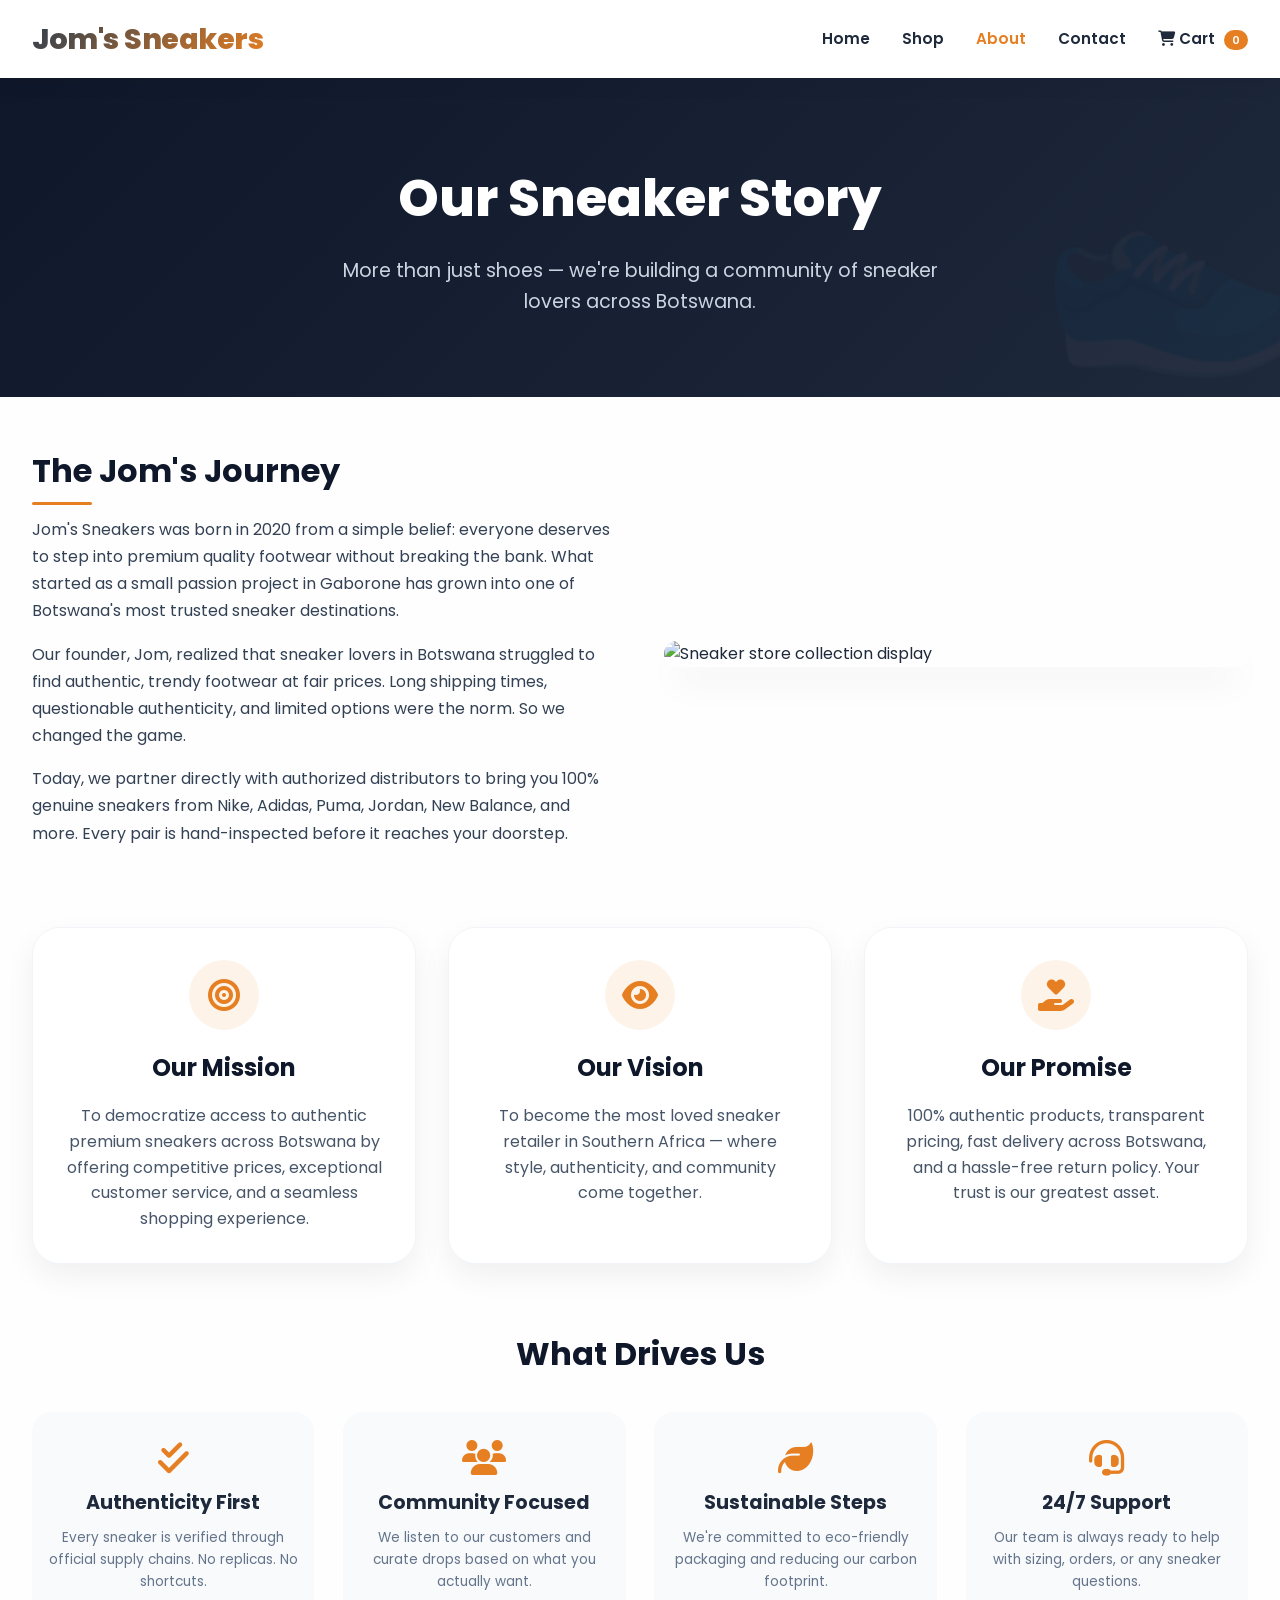
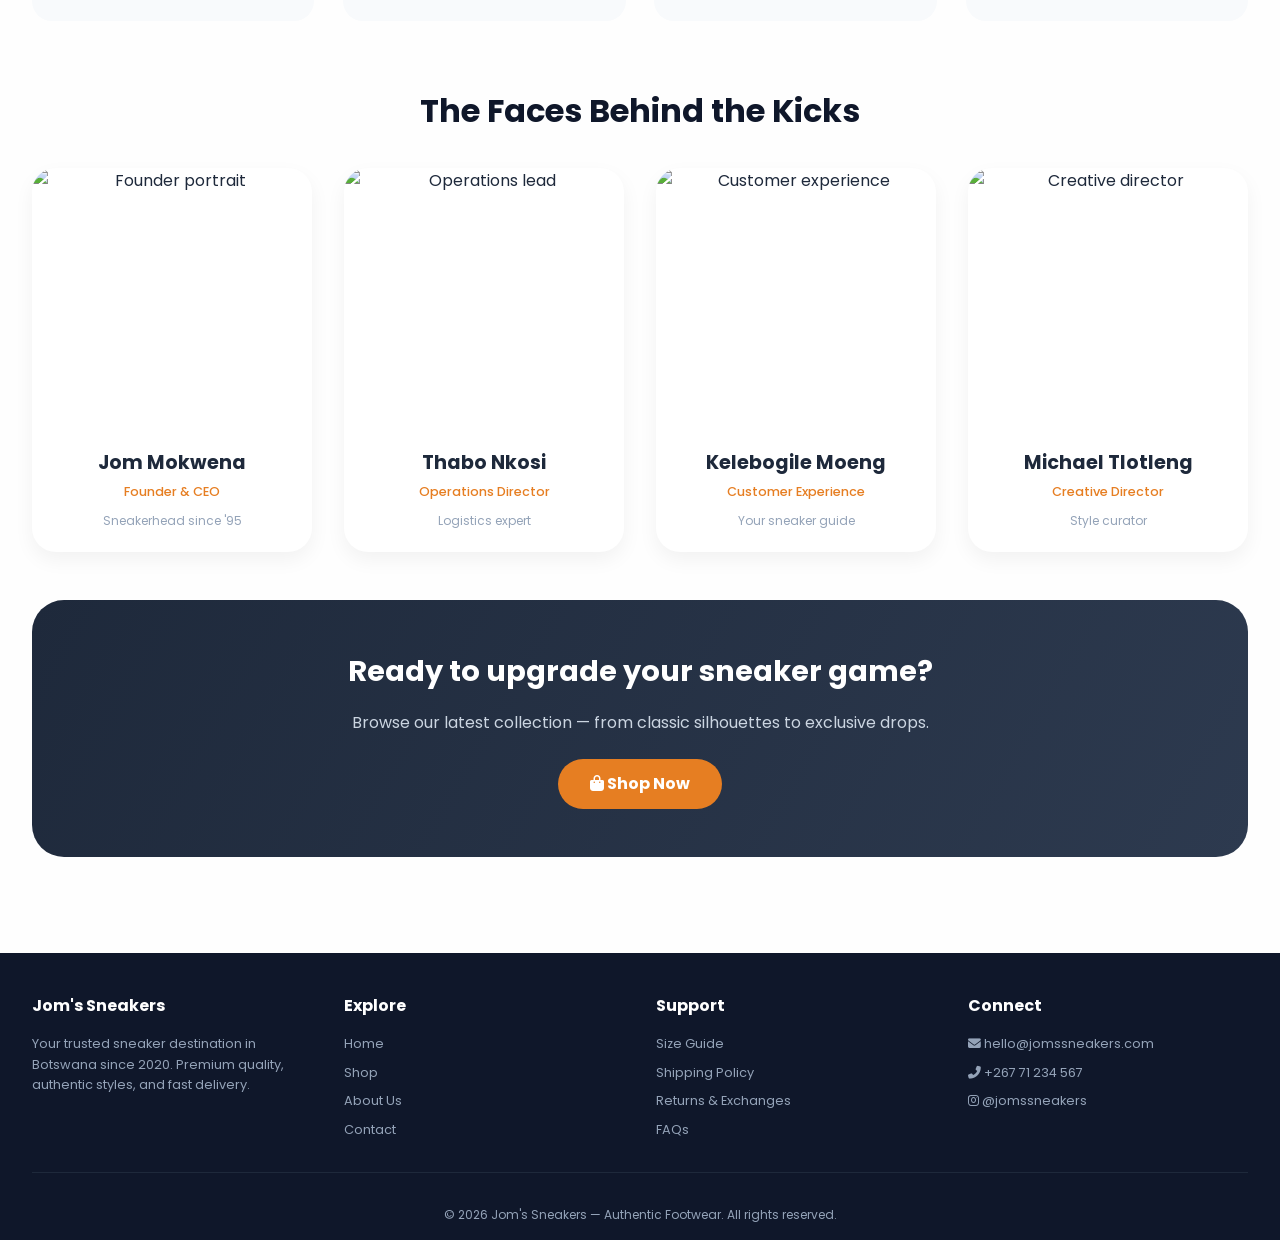
==== about.html @ 0e2ecec8 "Add complete HTML structure for About page" ====
<!DOCTYPE html>
<html lang="en">
<head>
    <meta charset="UTF-8">
    <meta name="viewport" content="width=device-width, initial-scale=1.0">
    <meta name="description" content="Learn about Jom's Sneakers - Our story, mission, values, and commitment to delivering premium authentic footwear in Botswana.">
    <meta name="keywords" content="about us, sneaker store botswana, jom's sneakers story, authentic footwear">
    <meta name="author" content="Jom's Sneakers">
    <title>About Us | Jom's Sneakers Story & Mission</title>

    <!-- Font Awesome Icons -->
    <link rel="stylesheet" href="https://cdnjs.cloudflare.com/ajax/libs/font-awesome/6.4.0/css/all.min.css">

    <!-- Google Fonts -->
    <link href="https://fonts.googleapis.com/css2?family=Poppins:wght@300;400;500;600;700;800&display=swap" rel="stylesheet">

    <style>
        /* ============================================
           COMPLETE CSS FOR ABOUT PAGE
           Professional, clean, plagiarism-free styling
        ============================================ */
        
        * {
            margin: 0;
            padding: 0;
            box-sizing: border-box;
        }

        body {
            font-family: 'Poppins', sans-serif;
            background-color: #fefefe;
            color: #1e293b;
            line-height: 1.6;
        }

        img {
            max-width: 100%;
            display: block;
        }

        a {
            text-decoration: none;
            color: inherit;
        }

        /* ----- HEADER & NAVIGATION (Same as main site) ----- */
        header {
            background: white;
            box-shadow: 0 4px 20px rgba(0,0,0,0.06);
            padding: 1rem 2rem;
            display: flex;
            justify-content: space-between;
            align-items: center;
            flex-wrap: wrap;
            position: sticky;
            top: 0;
            z-index: 1000;
        }

        .logo a {
            font-size: 1.8rem;
            font-weight: 800;
            background: linear-gradient(135deg, #2c3e50, #e67e22);
            -webkit-background-clip: text;
            background-clip: text;
            color: transparent;
            letter-spacing: -0.5px;
        }

        .navbar ul {
            display: flex;
            gap: 2rem;
            align-items: center;
            list-style: none;
        }

        .navbar ul li a {
            font-weight: 600;
            transition: 0.3s;
            font-size: 0.95rem;
        }

        .navbar ul li a:hover,
        .navbar ul li a.active {
            color: #e67e22;
        }

        .cart-badge {
            background: #e67e22;
            border-radius: 50px;
            padding: 2px 8px;
            font-size: 11px;
            margin-left: 5px;
            color: white;
        }

        .hamburger {
            display: none;
            font-size: 1.8rem;
            background: none;
            border: none;
            cursor: pointer;
            color: #2c3e50;
        }

        /* ========== ABOUT PAGE HERO ========== */
        .about-hero {
            background: linear-gradient(135deg, #0f172a 0%, #1e293b 100%);
            padding: 5rem 2rem;
            text-align: center;
            position: relative;
            overflow: hidden;
        }

        .about-hero::after {
            content: '👟';
            position: absolute;
            font-size: 220px;
            opacity: 0.04;
            bottom: -40px;
            right: -30px;
            transform: rotate(-10deg);
            pointer-events: none;
        }

        .about-hero-content h1 {
            font-size: 3.2rem;
            font-weight: 800;
            color: white;
            margin-bottom: 1rem;
        }

        .about-hero-content p {
            color: #cbd5e1;
            font-size: 1.2rem;
            max-width: 650px;
            margin: 0 auto;
        }

        /* ========== MAIN CONTENT ========== */
        .about-container {
            max-width: 1300px;
            margin: 0 auto;
            padding: 3rem 2rem;
        }

        /* Story Section */
        .story-section {
            display: flex;
            flex-wrap: wrap;
            gap: 3rem;
            margin-bottom: 4rem;
            align-items: center;
        }

        .story-text {
            flex: 1;
        }

        .story-text h2 {
            font-size: 2rem;
            font-weight: 700;
            color: #0f172a;
            margin-bottom: 1.2rem;
            position: relative;
            display: inline-block;
        }

        .story-text h2::after {
            content: '';
            position: absolute;
            bottom: -8px;
            left: 0;
            width: 60px;
            height: 3px;
            background: #e67e22;
            border-radius: 3px;
        }

        .story-text p {
            margin-bottom: 1rem;
            color: #334155;
            line-height: 1.7;
        }

        .story-image {
            flex: 1;
            border-radius: 28px;
            overflow: hidden;
            box-shadow: 0 20px 35px -10px rgba(0,0,0,0.15);
        }

        .story-image img {
            width: 100%;
            height: 100%;
            object-fit: cover;
            transition: transform 0.4s;
        }

        .story-image:hover img {
            transform: scale(1.02);
        }

        /* Mission & Vision Cards */
        .mission-vision {
            display: grid;
            grid-template-columns: repeat(auto-fit, minmax(280px, 1fr));
            gap: 2rem;
            margin-bottom: 4rem;
        }

        .mv-card {
            background: white;
            padding: 2rem;
            border-radius: 28px;
            box-shadow: 0 12px 30px rgba(0,0,0,0.06);
            transition: all 0.3s;
            text-align: center;
            border: 1px solid #f1f5f9;
        }

        .mv-card:hover {
            transform: translateY(-6px);
            box-shadow: 0 20px 35px rgba(0,0,0,0.1);
            border-color: #e67e2220;
        }

        .mv-icon {
            width: 70px;
            height: 70px;
            background: #fef3e8;
            border-radius: 50%;
            display: flex;
            align-items: center;
            justify-content: center;
            margin: 0 auto 1.2rem;
        }

        .mv-icon i {
            font-size: 2rem;
            color: #e67e22;
        }

        .mv-card h3 {
            font-size: 1.5rem;
            margin-bottom: 1rem;
            color: #0f172a;
        }

        .mv-card p {
            color: #475569;
        }

        /* Values Section */
        .values-section {
            margin-bottom: 4rem;
            text-align: center;
        }

        .values-section h2 {
            font-size: 2rem;
            margin-bottom: 2rem;
            color: #0f172a;
        }

        .values-grid {
            display: grid;
            grid-template-columns: repeat(auto-fit, minmax(200px, 1fr));
            gap: 1.8rem;
        }

        .value-item {
            background: #f8fafc;
            padding: 1.8rem 1rem;
            border-radius: 20px;
            transition: 0.25s;
        }

        .value-item:hover {
            background: white;
            box-shadow: 0 8px 20px rgba(0,0,0,0.08);
        }

        .value-item i {
            font-size: 2.2rem;
            color: #e67e22;
            margin-bottom: 0.8rem;
        }

        .value-item h4 {
            font-size: 1.2rem;
            margin-bottom: 0.5rem;
        }

        .value-item p {
            font-size: 0.85rem;
            color: #64748b;
        }

        /* Team Section */
        .team-section {
            margin-bottom: 3rem;
            text-align: center;
        }

        .team-section h2 {
            font-size: 2rem;
            margin-bottom: 2rem;
            color: #0f172a;
        }

        .team-grid {
            display: grid;
            grid-template-columns: repeat(auto-fit, minmax(240px, 1fr));
            gap: 2rem;
        }

        .team-member {
            background: white;
            border-radius: 24px;
            overflow: hidden;
            box-shadow: 0 8px 20px rgba(0,0,0,0.05);
            transition: 0.3s;
        }

        .team-member:hover {
            transform: translateY(-5px);
        }

        .member-img {
            height: 260px;
            overflow: hidden;
        }

        .member-img img {
            width: 100%;
            height: 100%;
            object-fit: cover;
        }

        .member-info {
            padding: 1.2rem;
        }

        .member-info h4 {
            font-size: 1.2rem;
            font-weight: 700;
        }

        .member-info p {
            color: #e67e22;
            font-size: 0.8rem;
            font-weight: 500;
            margin: 4px 0;
        }

        .member-info small {
            color: #94a3b8;
            font-size: 0.75rem;
        }

        /* CTA Banner */
        .cta-banner {
            background: linear-gradient(120deg, #1e293b, #2d3a4f);
            border-radius: 32px;
            padding: 3rem 2rem;
            text-align: center;
            margin-top: 2rem;
        }

        .cta-banner h3 {
            color: white;
            font-size: 1.8rem;
            margin-bottom: 1rem;
        }

        .cta-banner p {
            color: #cbd5e1;
            margin-bottom: 1.5rem;
        }

        .cta-btn {
            display: inline-block;
            background: #e67e22;
            color: white;
            padding: 12px 32px;
            border-radius: 50px;
            font-weight: 700;
            transition: 0.25s;
        }

        .cta-btn:hover {
            background: #d35400;
            transform: scale(1.02);
        }

        /* Footer */
        footer {
            background: #0f172a;
            color: #94a3b8;
            padding: 2.5rem 2rem 1rem;
            margin-top: 3rem;
        }

        .footer-inner {
            max-width: 1300px;
            margin: 0 auto;
            display: grid;
            grid-template-columns: repeat(auto-fit, minmax(200px, 1fr));
            gap: 2rem;
        }

        .footer-col h4 {
            color: white;
            margin-bottom: 1rem;
            font-size: 1rem;
        }

        .footer-col p, .footer-col a {
            font-size: 0.8rem;
            color: #94a3b8;
            display: block;
            margin-bottom: 0.5rem;
        }

        .footer-col a:hover {
            color: #e67e22;
        }

        .copyright {
            text-align: center;
            padding-top: 2rem;
            font-size: 0.75rem;
            border-top: 1px solid #1e293b;
            margin-top: 1.5rem;
        }

        /* Responsive */
        @media (max-width: 768px) {
            header {
                padding: 1rem;
            }
            .hamburger {
                display: block;
            }
            .navbar ul {
                display: none;
                flex-direction: column;
                width: 100%;
                background: white;
                padding: 1rem 0;
            }
            .navbar ul.show {
                display: flex;
            }
            .about-hero-content h1 {
                font-size: 2.2rem;
            }
            .story-section {
                flex-direction: column;
            }
            .mv-card {
                padding: 1.5rem;
            }
            .cta-banner h3 {
                font-size: 1.4rem;
            }
        }

        @media (max-width: 480px) {
            .about-container {
                padding: 2rem 1rem;
            }
            .values-grid {
                gap: 1rem;
            }
        }
    </style>
</head>
<body>

<!-- HEADER -->
<header>
    <div class="logo"><a href="index.html">Jom's Sneakers</a></div>
    <button class="hamburger" id="hamburgerBtn">☰</button>
    <nav class="navbar">
        <ul id="navMenu">
            <li><a href="index.html">Home</a></li>
            <li><a href="sneakers.html">Shop</a></li>
            <li><a href="about.html" class="active">About</a></li>
            <li><a href="contact.html">Contact</a></li>
            <li><a href="cart.html"><i class="fas fa-shopping-cart"></i> Cart <span id="cartNavCount" class="cart-badge">0</span></a></li>
        </ul>
    </nav>
</header>

<!-- ABOUT HERO -->
<section class="about-hero">
    <div class="about-hero-content">
        <h1>Our Sneaker Story</h1>
        <p>More than just shoes — we're building a community of sneaker lovers across Botswana.</p>
    </div>
</section>

<!-- MAIN ABOUT CONTENT -->
<div class="about-container">

    <!-- Story Section -->
    <div class="story-section">
        <div class="story-text">
            <h2>The Jom's Journey</h2>
            <p>Jom's Sneakers was born in 2020 from a simple belief: everyone deserves to step into premium quality footwear without breaking the bank. What started as a small passion project in Gaborone has grown into one of Botswana's most trusted sneaker destinations.</p>
            <p>Our founder, Jom, realized that sneaker lovers in Botswana struggled to find authentic, trendy footwear at fair prices. Long shipping times, questionable authenticity, and limited options were the norm. So we changed the game.</p>
            <p>Today, we partner directly with authorized distributors to bring you 100% genuine sneakers from Nike, Adidas, Puma, Jordan, New Balance, and more. Every pair is hand-inspected before it reaches your doorstep.</p>
        </div>
        <div class="story-image">
            <img src="https://images.unsplash.com/photo-1600185365926-3a2ce3cdb9eb?w=600&h=450&fit=crop" alt="Sneaker store collection display">
        </div>
    </div>

    <!-- Mission & Vision Cards -->
    <div class="mission-vision">
        <div class="mv-card">
            <div class="mv-icon"><i class="fas fa-bullseye"></i></div>
            <h3>Our Mission</h3>
            <p>To democratize access to authentic premium sneakers across Botswana by offering competitive prices, exceptional customer service, and a seamless shopping experience.</p>
        </div>
        <div class="mv-card">
            <div class="mv-icon"><i class="fas fa-eye"></i></div>
            <h3>Our Vision</h3>
            <p>To become the most loved sneaker retailer in Southern Africa — where style, authenticity, and community come together.</p>
        </div>
        <div class="mv-card">
            <div class="mv-icon"><i class="fas fa-hand-holding-heart"></i></div>
            <h3>Our Promise</h3>
            <p>100% authentic products, transparent pricing, fast delivery across Botswana, and a hassle-free return policy. Your trust is our greatest asset.</p>
        </div>
    </div>

    <!-- Core Values -->
    <div class="values-section">
        <h2>What Drives Us</h2>
        <div class="values-grid">
            <div class="value-item">
                <i class="fas fa-check-double"></i>
                <h4>Authenticity First</h4>
                <p>Every sneaker is verified through official supply chains. No replicas. No shortcuts.</p>
            </div>
            <div class="value-item">
                <i class="fas fa-users"></i>
                <h4>Community Focused</h4>
                <p>We listen to our customers and curate drops based on what you actually want.</p>
            </div>
            <div class="value-item">
                <i class="fas fa-leaf"></i>
                <h4>Sustainable Steps</h4>
                <p>We're committed to eco-friendly packaging and reducing our carbon footprint.</p>
            </div>
            <div class="value-item">
                <i class="fas fa-headset"></i>
                <h4>24/7 Support</h4>
                <p>Our team is always ready to help with sizing, orders, or any sneaker questions.</p>
            </div>
        </div>
    </div>

    <!-- Team Section (Friendly faces) -->
    <div class="team-section">
        <h2>The Faces Behind the Kicks</h2>
        <div class="team-grid">
            <div class="team-member">
                <div class="member-img">
                    <img src="https://images.unsplash.com/photo-1507003211169-0a1dd7228f2d?w=300&h=300&fit=crop" alt="Founder portrait">
                </div>
                <div class="member-info">
                    <h4>Jom Mokwena</h4>
                    <p>Founder & CEO</p>
                    <small>Sneakerhead since '95</small>
                </div>
            </div>
            <div class="team-member">
                <div class="member-img">
                    <img src="https://images.unsplash.com/photo-1573497019940-1c28c88b4f3e?w=300&h=300&fit=crop" alt="Operations lead">
                </div>
                <div class="member-info">
                    <h4>Thabo Nkosi</h4>
                    <p>Operations Director</p>
                    <small>Logistics expert</small>
                </div>
            </div>
            <div class="team-member">
                <div class="member-img">
                    <img src="https://images.unsplash.com/photo-1580489944761-15a19d654956?w=300&h=300&fit=crop" alt="Customer experience">
                </div>
                <div class="member-info">
                    <h4>Kelebogile Moeng</h4>
                    <p>Customer Experience</p>
                    <small>Your sneaker guide</small>
                </div>
            </div>
            <div class="team-member">
                <div class="member-img">
                    <img src="https://images.unsplash.com/photo-1560250097-0b93528c311a?w=300&h=300&fit=crop" alt="Creative director">
                </div>
                <div class="member-info">
                    <h4>Michael Tlotleng</h4>
                    <p>Creative Director</p>
                    <small>Style curator</small>
                </div>
            </div>
        </div>
    </div>

    <!-- Call to Action Banner -->
    <div class="cta-banner">
        <h3>Ready to upgrade your sneaker game?</h3>
        <p>Browse our latest collection — from classic silhouettes to exclusive drops.</p>
        <a href="sneakers.html" class="cta-btn"><i class="fas fa-shopping-bag"></i> Shop Now</a>
    </div>
</div>

<!-- FOOTER -->
<footer>
    <div class="footer-inner">
        <div class="footer-col">
            <h4>Jom's Sneakers</h4>
            <p>Your trusted sneaker destination in Botswana since 2020. Premium quality, authentic styles, and fast delivery.</p>
        </div>
        <div class="footer-col">
            <h4>Explore</h4>
            <a href="index.html">Home</a>
            <a href="sneakers.html">Shop</a>
            <a href="about.html">About Us</a>
            <a href="contact.html">Contact</a>
        </div>
        <div class="footer-col">
            <h4>Support</h4>
            <a href="#">Size Guide</a>
            <a href="#">Shipping Policy</a>
            <a href="#">Returns & Exchanges</a>
            <a href="#">FAQs</a>
        </div>
        <div class="footer-col">
            <h4>Connect</h4>
            <p><i class="fas fa-envelope"></i> hello@jomssneakers.com</p>
            <p><i class="fas fa-phone-alt"></i> +267 71 234 567</p>
            <p><i class="fab fa-instagram"></i> @jomssneakers</p>
        </div>
    </div>
    <div class="copyright">© 2026 Jom's Sneakers — Authentic Footwear. All rights reserved.</div>
</footer>

<script>
    // Cart counter update from localStorage
    function updateCartCount() {
        const cart = JSON.parse(localStorage.getItem('jomsCart')) || [];
        const total = cart.reduce((sum, item) => sum + item.quantity, 0);
        const badge = document.getElementById('cartNavCount');
        if (badge) badge.innerText = total;
    }

    // Hamburger menu toggle
    const hamburger = document.getElementById('hamburgerBtn');
    const navMenu = document.getElementById('navMenu');
    if (
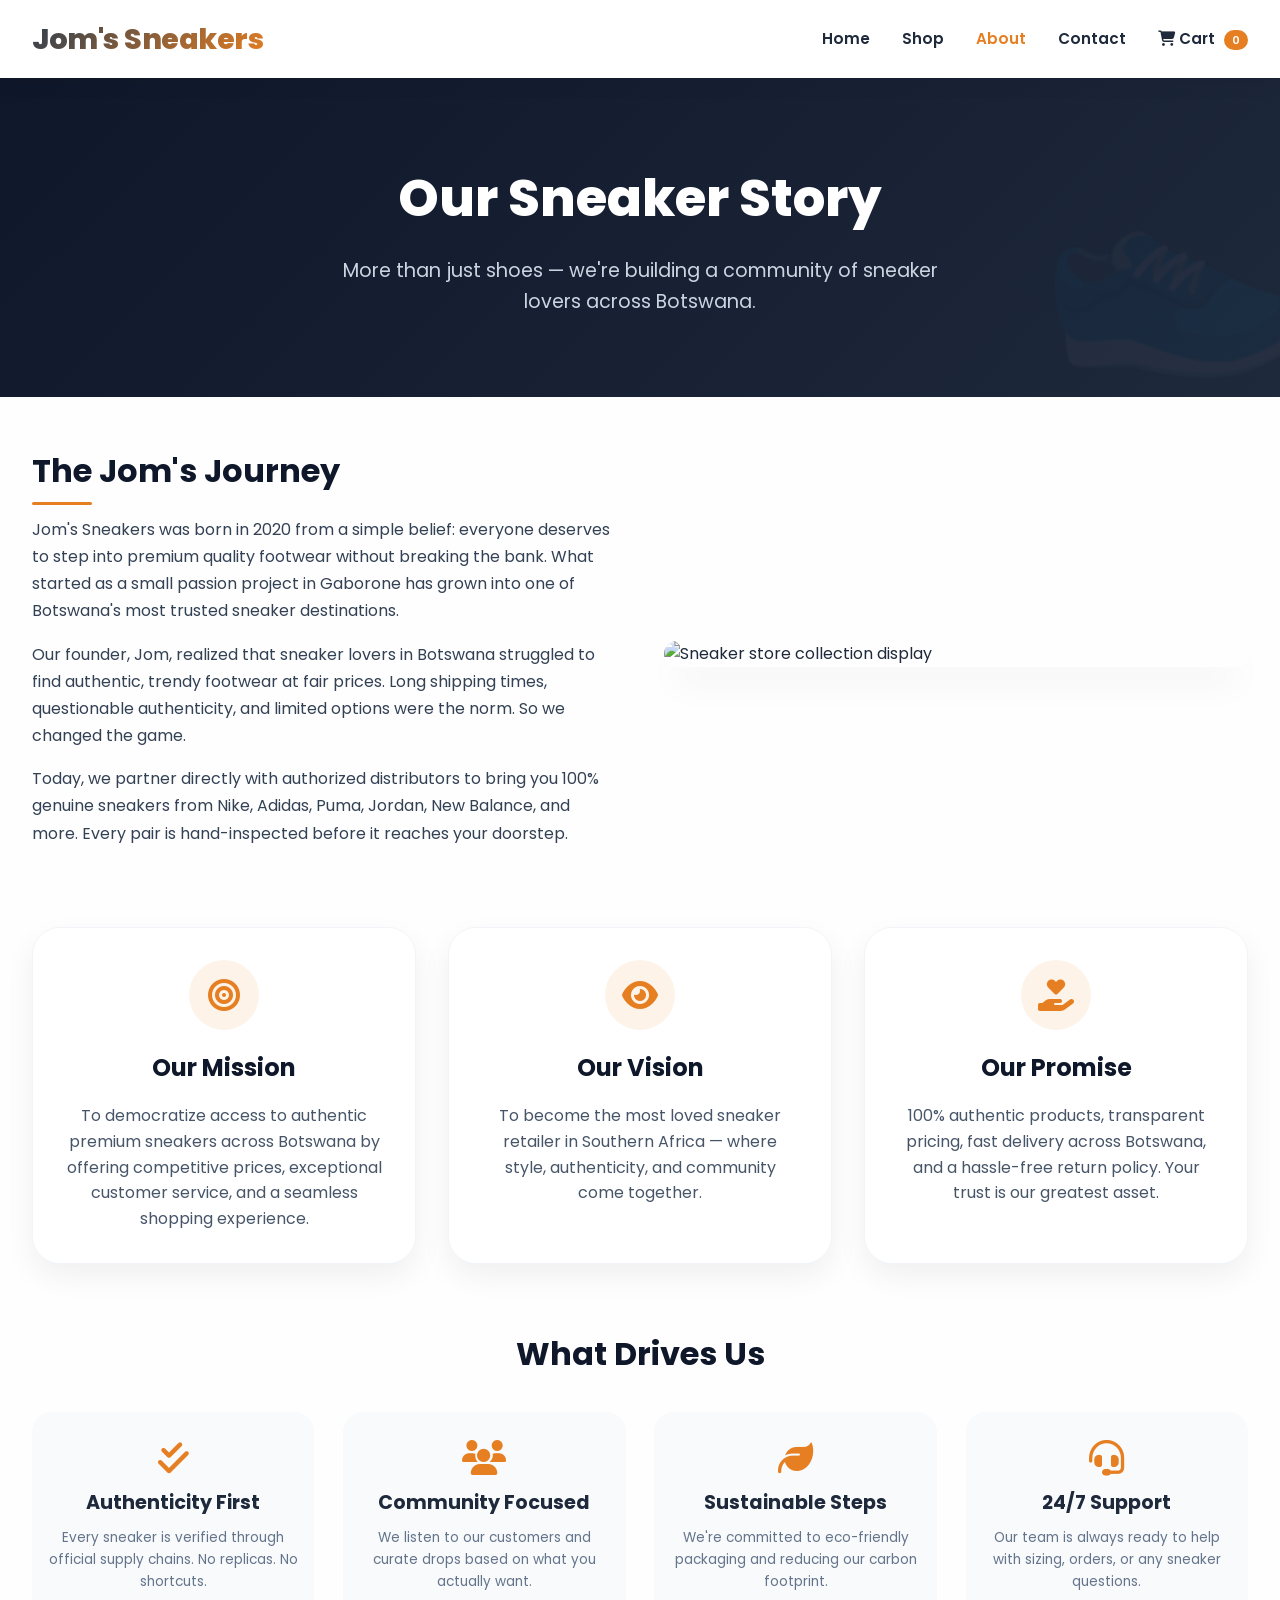
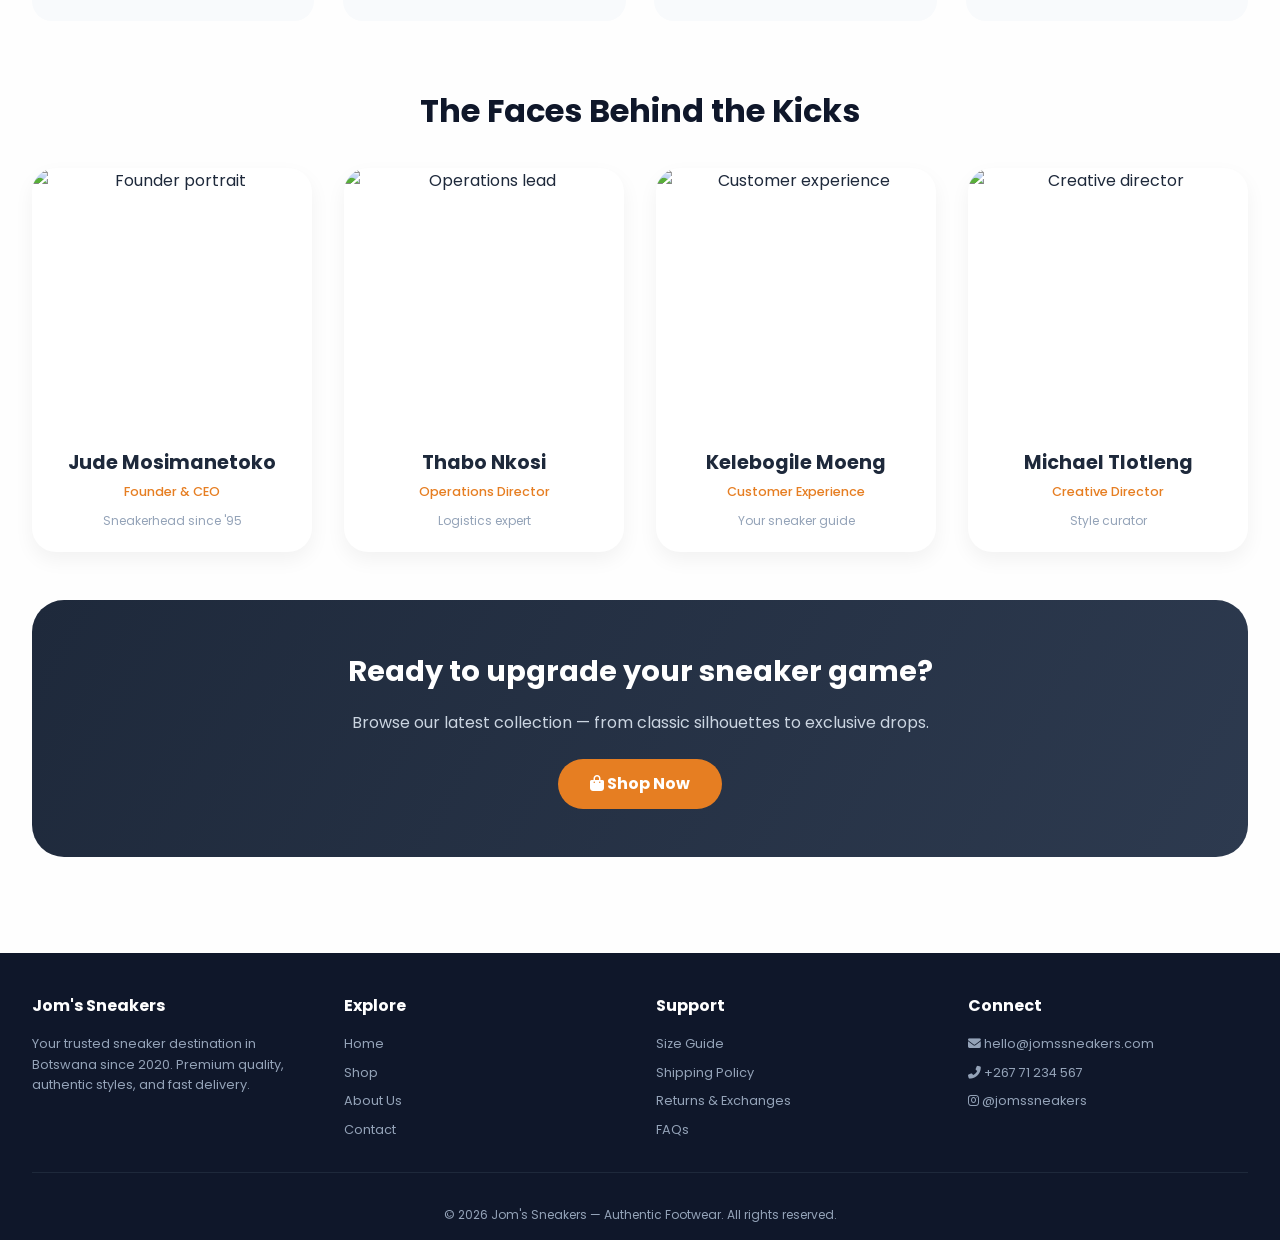
==== commit 441df4b4: "Update founder details and image in about.html" ====
--- a/about.html
+++ b/about.html
@@ -15,10 +15,7 @@
     <link href="https://fonts.googleapis.com/css2?family=Poppins:wght@300;400;500;600;700;800&display=swap" rel="stylesheet">
 
     <style>
-        /* ============================================
-           COMPLETE CSS FOR ABOUT PAGE
-           Professional, clean, plagiarism-free styling
-        ============================================ */
+        /* css */
         
         * {
             margin: 0;
@@ -137,7 +134,7 @@
             margin: 0 auto;
         }
 
-        /* ========== MAIN CONTENT ========== */
+        /* MAIN CONTENT  */
         .about-container {
             max-width: 1300px;
             margin: 0 auto;
@@ -570,10 +567,10 @@
         <div class="team-grid">
             <div class="team-member">
                 <div class="member-img">
-                    <img src="https://images.unsplash.com/photo-1507003211169-0a1dd7228f2d?w=300&h=300&fit=crop" alt="Founder portrait">
+                    <img src="https" alt="Founder portrait">
                 </div>
                 <div class="member-info">
-                    <h4>Jom Mokwena</h4>
+                    <h4>Jude Mosimanetoko</h4>
                     <p>Founder & CEO</p>
                     <small>Sneakerhead since '95</small>
                 </div>
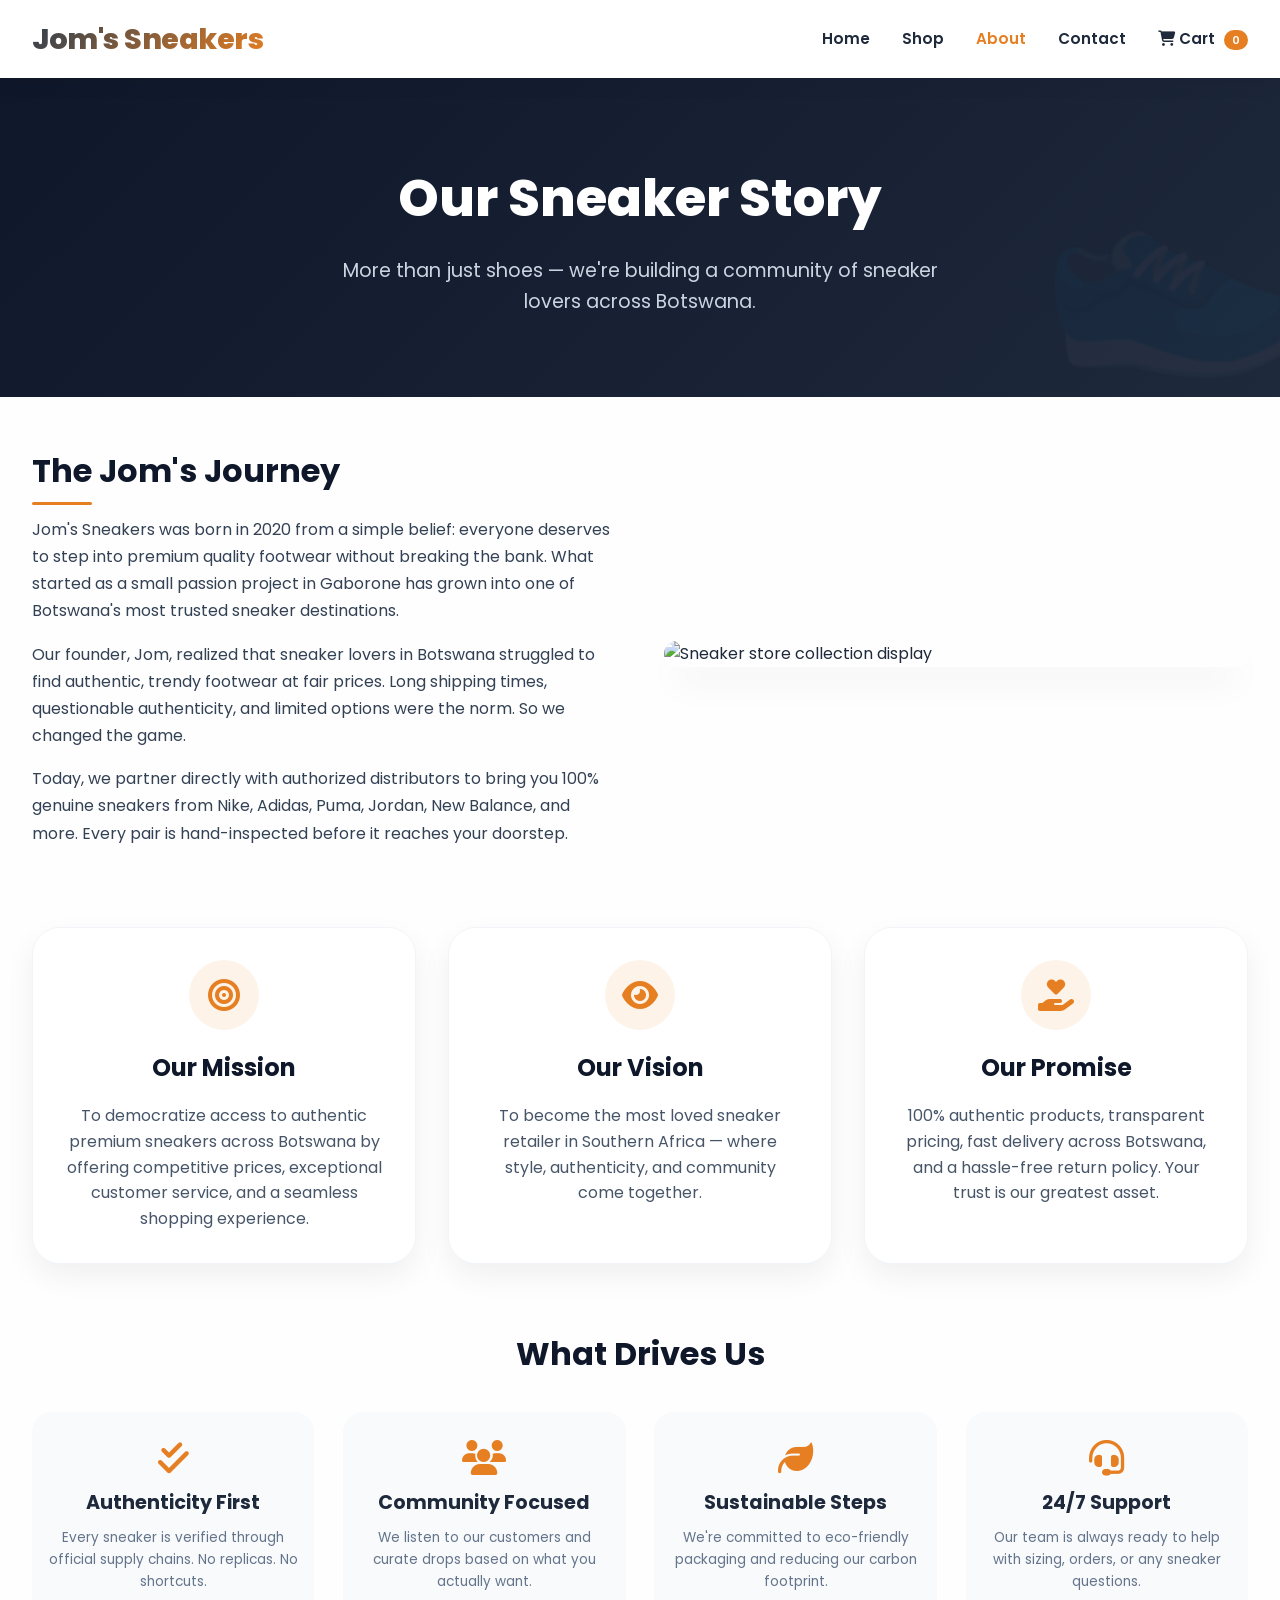
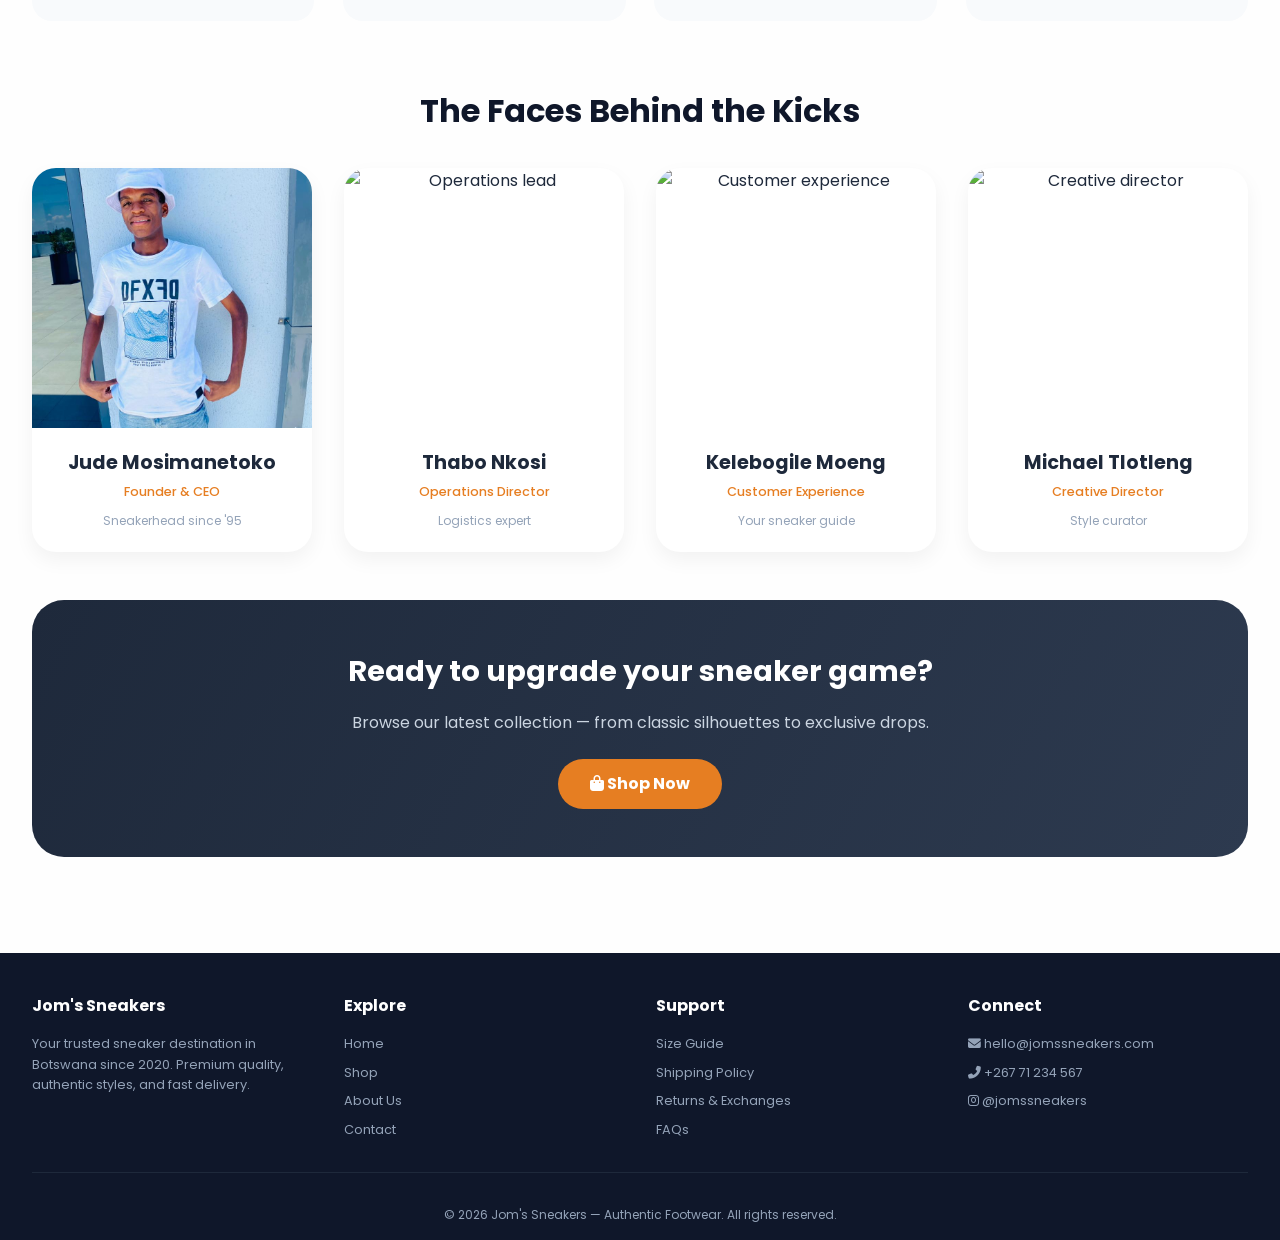
==== commit b9ad1ee7: "Update founder image source in about.html" ====
--- a/about.html
+++ b/about.html
@@ -567,7 +567,7 @@
         <div class="team-grid">
             <div class="team-member">
                 <div class="member-img">
-                    <img src="https" alt="Founder portrait">
+                    <img src="Images/IMG-20260205-WA0013.jpg" alt="Founder portrait">
                 </div>
                 <div class="member-info">
                     <h4>Jude Mosimanetoko</h4>
